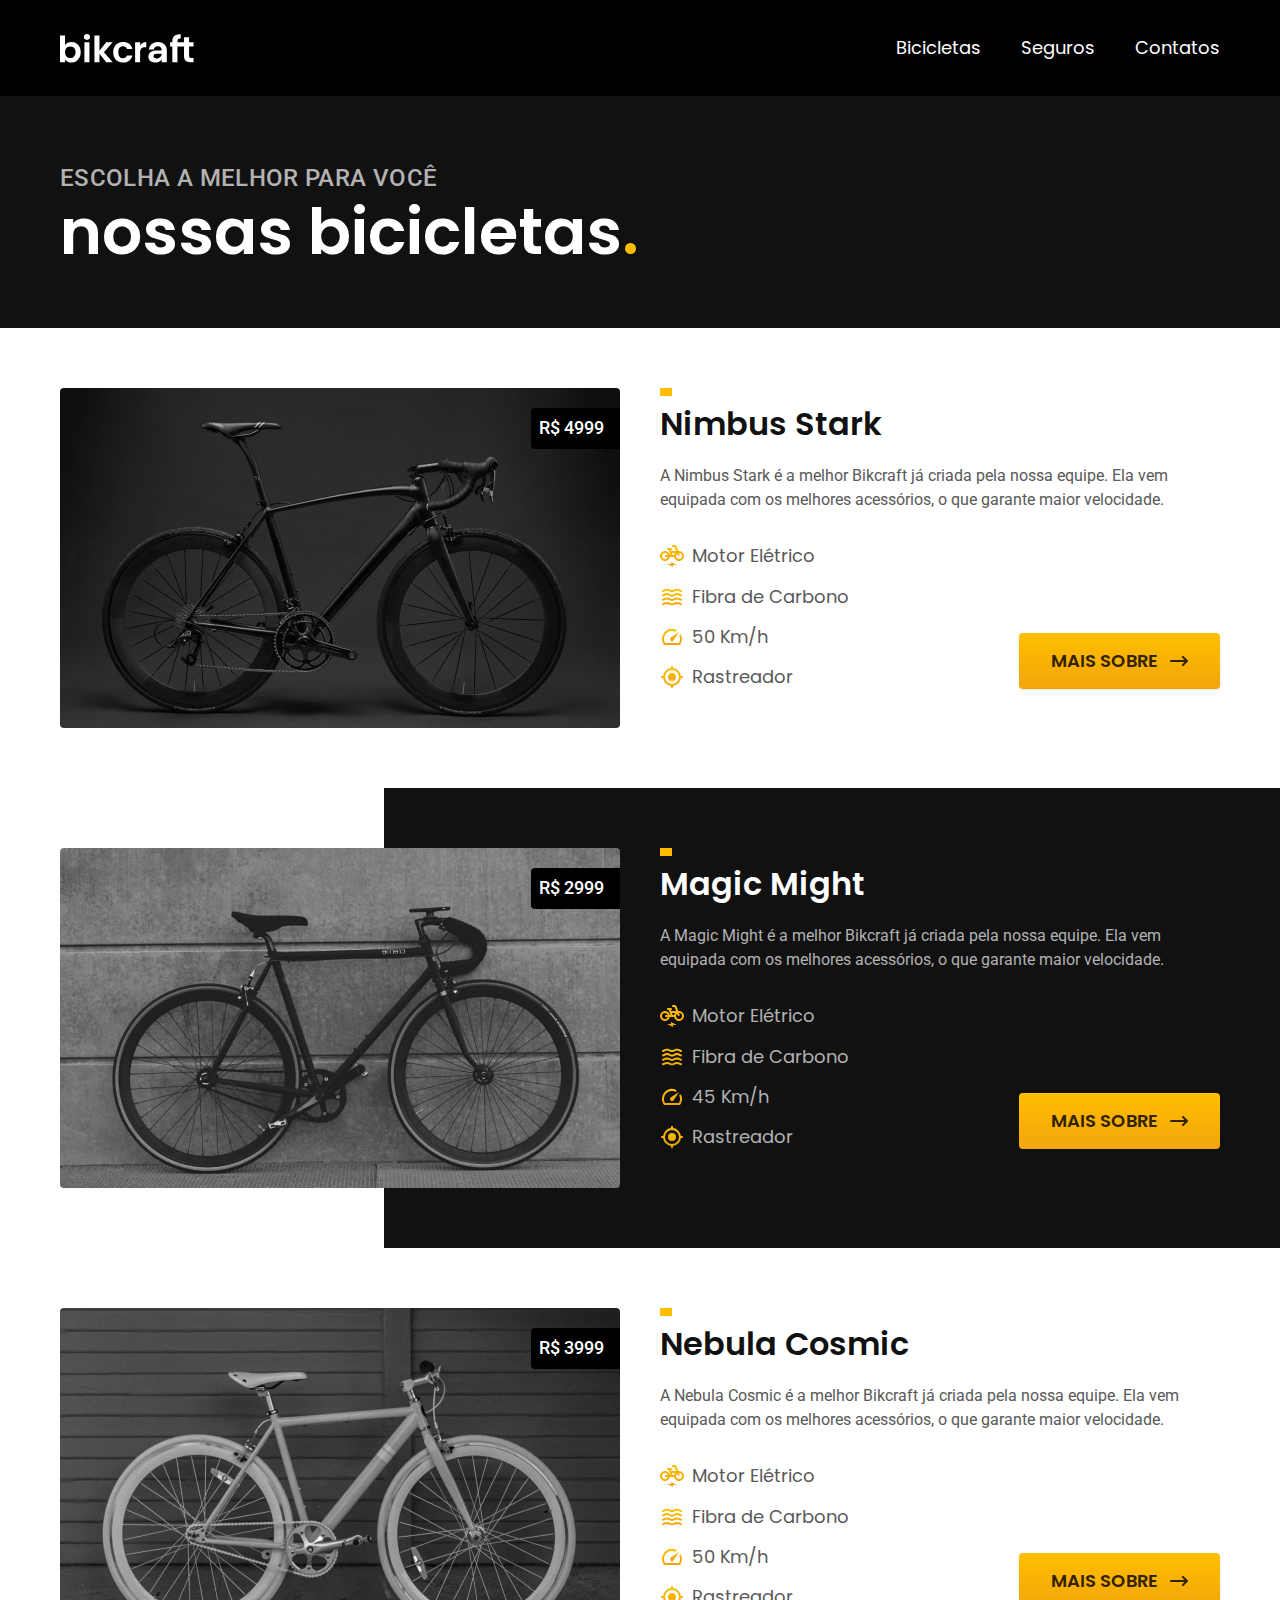
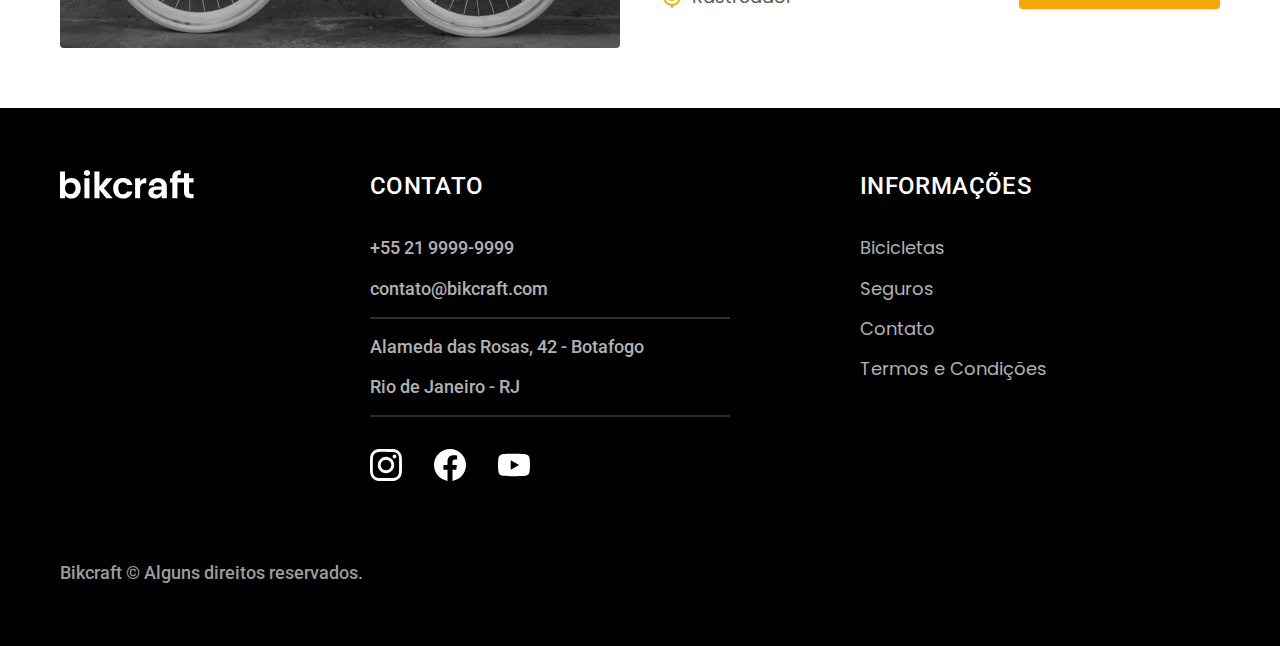
==== bikes.html @ b63526b8 "bikes page" ====
<!DOCTYPE html>
<html lang="en">

<head>
  <meta charset="UTF-8">
  <meta name="viewport" content="width=device-width, initial-scale=1.0">
  <title>Bicicletas | Bikcraft</title>
  <meta name="description" content="Termos e condições.">

  <link rel="stylesheet" href="./css/style.css">

  <link rel="preconnect" href="https://fonts.googleapis.com">
  <link rel="preconnect" href="https://fonts.gstatic.com" crossorigin>
  <link
    href="https://fonts.googleapis.com/css2?family=Merriweather:ital,wght@1,900&family=Poppins:wght@400;600&family=Roboto:wght@400;500&display=swap"
    rel="stylesheet">
</head>

<body id="bikes">
  <header class="header-bg">
    <div class="header container">
      <a href="./">
        <img src="./img/bikcraft.svg" alt="Bikcraft">
      </a>

      <nav aria-label="primary">
        <ul class="header-menu font-1-m color-0">
          <li><a href="./bikes.html">Bicicletas</a></li>
          <li><a href="./insurance.html">Seguros</a></li>
          <li><a href="./contacts.html">Contatos</a></li>
        </ul>
      </nav>
    </div>
  </header>

  <main>
    <div class="title-bg">
      <div class="title container">
        <p class="font-2-l-b color-5">Escolha a melhor para você</p>
        <h1 class="font-1-xxl color-0">nossas bicicletas<span class="color-p1">.</span></h1>
      </div>
    </div>

    <div class="bikes container">
      <div class="bikes-image">
        <img src="./img/bikes/nimbus.jpg" alt="Bicicleta elétrica preta">
        <span class="font-2-m color-0">R$ 4999</span>
      </div>
      <div class="bikes-content">
        <h2 class="font-1-xl">Nimbus Stark</h2>
        <p class="font-2-s color-8">A Nimbus Stark é a melhor Bikcraft já criada pela nossa equipe. Ela vem equipada com
          os melhores acessórios, o que garante maior velocidade.</p>
        <ul class="font-1-m color-8">
          <li><img src="./img/icons/electric.svg" alt="">
            Motor Elétrico
          </li>
          <li><img src="./img/icons/carbon.svg" alt="">
            Fibra de Carbono
          </li>
          <li><img src="./img/icons/speed.svg" alt="">
            50 Km/h
          </li>
          <li><img src="./img/icons/tracker.svg" alt="">
            Rastreador
          </li>
        </ul>
        <a class="button arrow" href="./bikes/nimbus.html">Mais Sobre</a>
      </div>
    </div>

    <div class="bikes-bg">
      <div class="bikes container">
        <div class="bikes-image">
          <img src="./img/bikes/magic.jpg" alt="Bicicleta elétrica preta">
          <span class="font-2-m color-0">R$ 2999</span>
        </div>
        <div class="bikes-content">
          <h2 class="font-1-xl color-0">Magic Might</h2>
          <p class="font-2-s color-5">A Magic Might é a melhor Bikcraft já criada pela nossa equipe. Ela vem equipada
            com os melhores acessórios, o que garante maior velocidade.</p>
          <ul class="font-1-m color-5">
            <li><img src="./img/icons/electric.svg" alt="">
              Motor Elétrico
            </li>
            <li><img src="./img/icons/carbon.svg" alt="">
              Fibra de Carbono
            </li>
            <li><img src="./img/icons/speed.svg" alt="">
              45 Km/h
            </li>
            <li><img src="./img/icons/tracker.svg" alt="">
              Rastreador
            </li>
          </ul>
          <a class="button arrow" href="./bikes/magic.html">Mais Sobre</a>
        </div>
      </div>
    </div>

    <div class="bikes container">
      <div class="bikes-image">
        <img src="./img/bikes/nebula.jpg" alt="Bicicleta elétrica branca">
        <span class="font-2-m color-0">R$ 3999</span>
      </div>
      <div class="bikes-content">
        <h2 class="font-1-xl">Nebula Cosmic</h2>
        <p class="font-2-s color-8">A Nebula Cosmic é a melhor Bikcraft já criada pela nossa equipe. Ela vem equipada
          com os melhores acessórios, o que garante maior velocidade.</p>
        <ul class="font-1-m color-8">
          <li><img src="./img/icons/electric.svg" alt="">
            Motor Elétrico
          </li>
          <li><img src="./img/icons/carbon.svg" alt="">
            Fibra de Carbono
          </li>
          <li><img src="./img/icons/speed.svg" alt="">
            50 Km/h
          </li>
          <li><img src="./img/icons/tracker.svg" alt="">
            Rastreador
          </li>
        </ul>
        <a class="button arrow" href="./bikes/nebula.html">Mais Sobre</a>
      </div>
    </div>
  </main>

  <footer class="footer-bg">
    <div class="footer container">
      <img src="./img/bikcraft.svg" alt="Bikcraft">
      <div class="footer-contact">
        <h3 class="font-2-l-b color-0">Contato</h3>
        <ul class="font-2-m color-5">
          <li><a href="tel:+5521999999999">+55 21 9999-9999</a></li>
          <li><a href="mailto:contato@bikcraft.com">contato@bikcraft.com</a></li>
          <li>Alameda das Rosas, 42 - Botafogo</li>
          <li>Rio de Janeiro - RJ</li>
        </ul>
        <div class="footer-networks">
          <a href="./">
            <img src="./img/networks/instagram.svg" alt="Instagram">
          </a>
          <a href="./">
            <img src="./img/networks/facebook.svg" alt="Facebook">
          </a>
          <a href="./">
            <img src="./img/networks/youtube.svg" alt="Youtube">
          </a>
        </div>
      </div>
      <div class="footer-information">
        <h3 class="font-2-l-b color-0">Informações</h3>
        <nav>
          <ul class="font-1-m color-5">
            <li><a href="./bikes.html">Bicicletas</a></li>
            <li><a href="./insurance.html">Seguros</a></li>
            <li><a href="./contact.html">Contato</a></li>
            <li><a href="./terms.html">Termos e Condições</a></li>
          </ul>
        </nav>
      </div>
      <p class="footer-copy font-2-m color-6">Bikcraft © Alguns direitos reservados.</p>
    </div>
  </footer>

</body>

</html>
---- css/style.css ----
@import "./global/global.css";
@import "./utilities/typography.css";
@import "./utilities/colors.css";

@import "./global/header.css";
@import "./global/footer.css";

/* Utilities */
@import "./utilities/components.css";

/* Home */
@import "./home/introduction.css";
@import "./home/technology.css";
@import "./home/partners.css";
@import "./home/testimony.css";

/* Bikes */
@import "./bikes/bike-list.css";
@import "./bikes/bikes.css";


/* Insurances */
@import "./insurances/insurances.css";

/* Terms */
@import "./terms/terms.css"
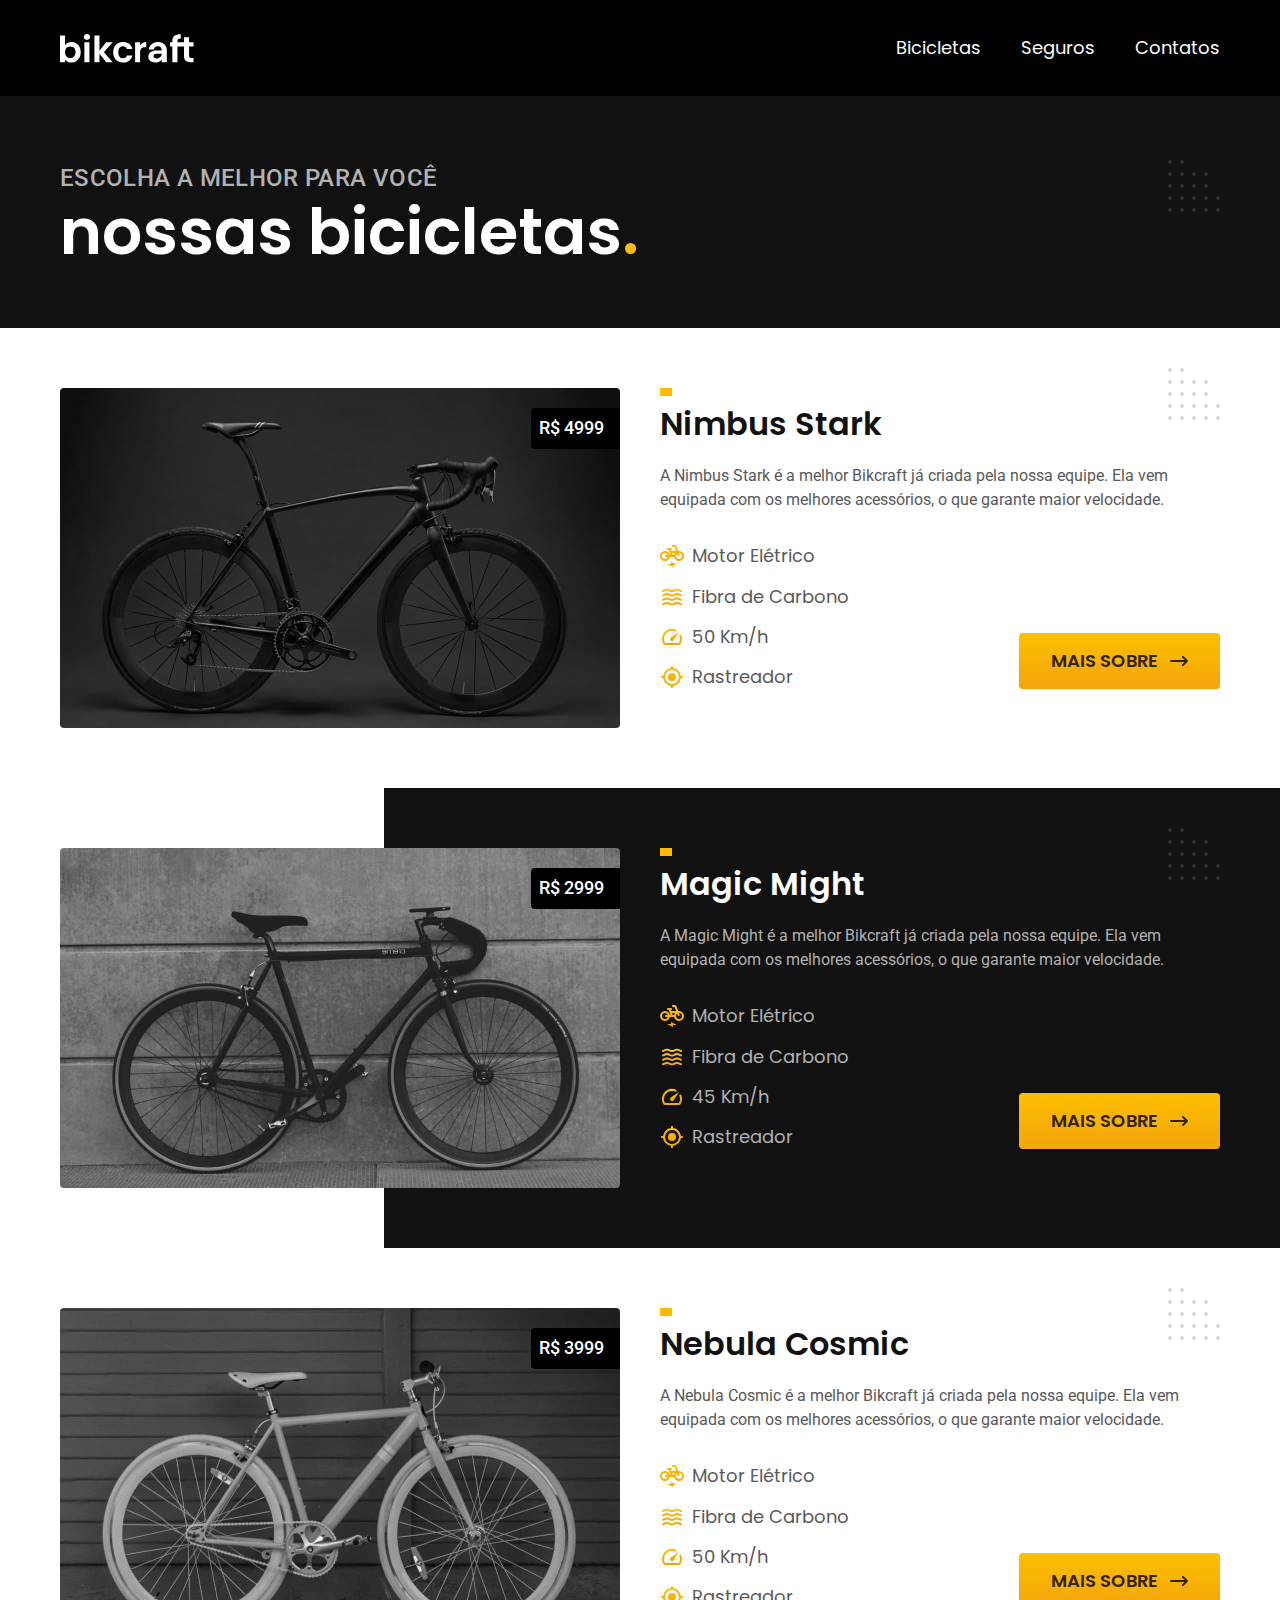
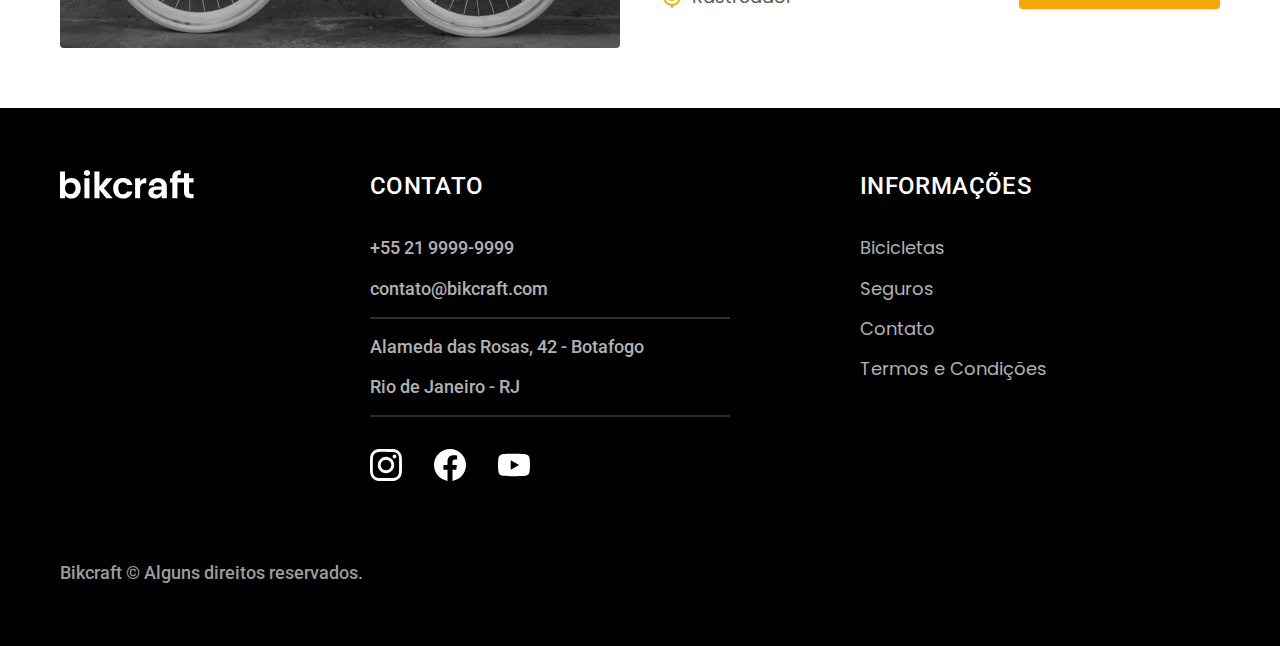
==== commit e77eded2: "optimizations" ====
--- a/bikes.html
+++ b/bikes.html
@@ -7,6 +7,7 @@
   <title>Bicicletas | Bikcraft</title>
   <meta name="description" content="Termos e condições.">
 
+  <link rel="preload" href="./css/style.css" as="style">
   <link rel="stylesheet" href="./css/style.css">
 
   <link rel="preconnect" href="https://fonts.googleapis.com">
@@ -27,7 +28,7 @@
         <ul class="header-menu font-1-m color-0">
           <li><a href="./bikes.html">Bicicletas</a></li>
           <li><a href="./insurance.html">Seguros</a></li>
-          <li><a href="./contacts.html">Contatos</a></li>
+          <li><a href="./contact.html">Contatos</a></li>
         </ul>
       </nav>
     </div>
--- a/css/style.css
+++ b/css/style.css
@@ -7,6 +7,7 @@
 
 /* Utilities */
 @import "./utilities/components.css";
+@import "./utilities/datasheet.css";
 
 /* Home */
 @import "./home/introduction.css";
@@ -18,11 +19,25 @@
 @import "./bikes/bike-list.css";
 @import "./bikes/bikes.css";
 
+/* Bike */
+@import "./bike/bike.css";
+@import "./bike/insurance.css";
+
 
 /* Insurances */
 @import "./insurances/insurances.css";
+@import "./insurances/advantages.css";
+@import "./insurances/questions.css";
+
+/* Contact */
+@import "./contact/contact.css";
+@import "./contact/store.css";
+
+/*  Buget */
+@import "./budget/budget.css";
 
 /* Terms */
-@import "./terms/terms.css"
+@import "./terms/terms.css";
 
 
+
--- a/css/style.css
+++ b/css/style.css
@@ -7,6 +7,7 @@
 
 /* Utilities */
 @import "./utilities/components.css";
+@import "./utilities/datasheet.css";
 
 /* Home */
 @import "./home/introduction.css";
@@ -18,11 +19,25 @@
 @import "./bikes/bike-list.css";
 @import "./bikes/bikes.css";
 
+/* Bike */
+@import "./bike/bike.css";
+@import "./bike/insurance.css";
+
 
 /* Insurances */
 @import "./insurances/insurances.css";
+@import "./insurances/advantages.css";
+@import "./insurances/questions.css";
+
+/* Contact */
+@import "./contact/contact.css";
+@import "./contact/store.css";
+
+/*  Buget */
+@import "./budget/budget.css";
 
 /* Terms */
-@import "./terms/terms.css"
+@import "./terms/terms.css";
 
 
+
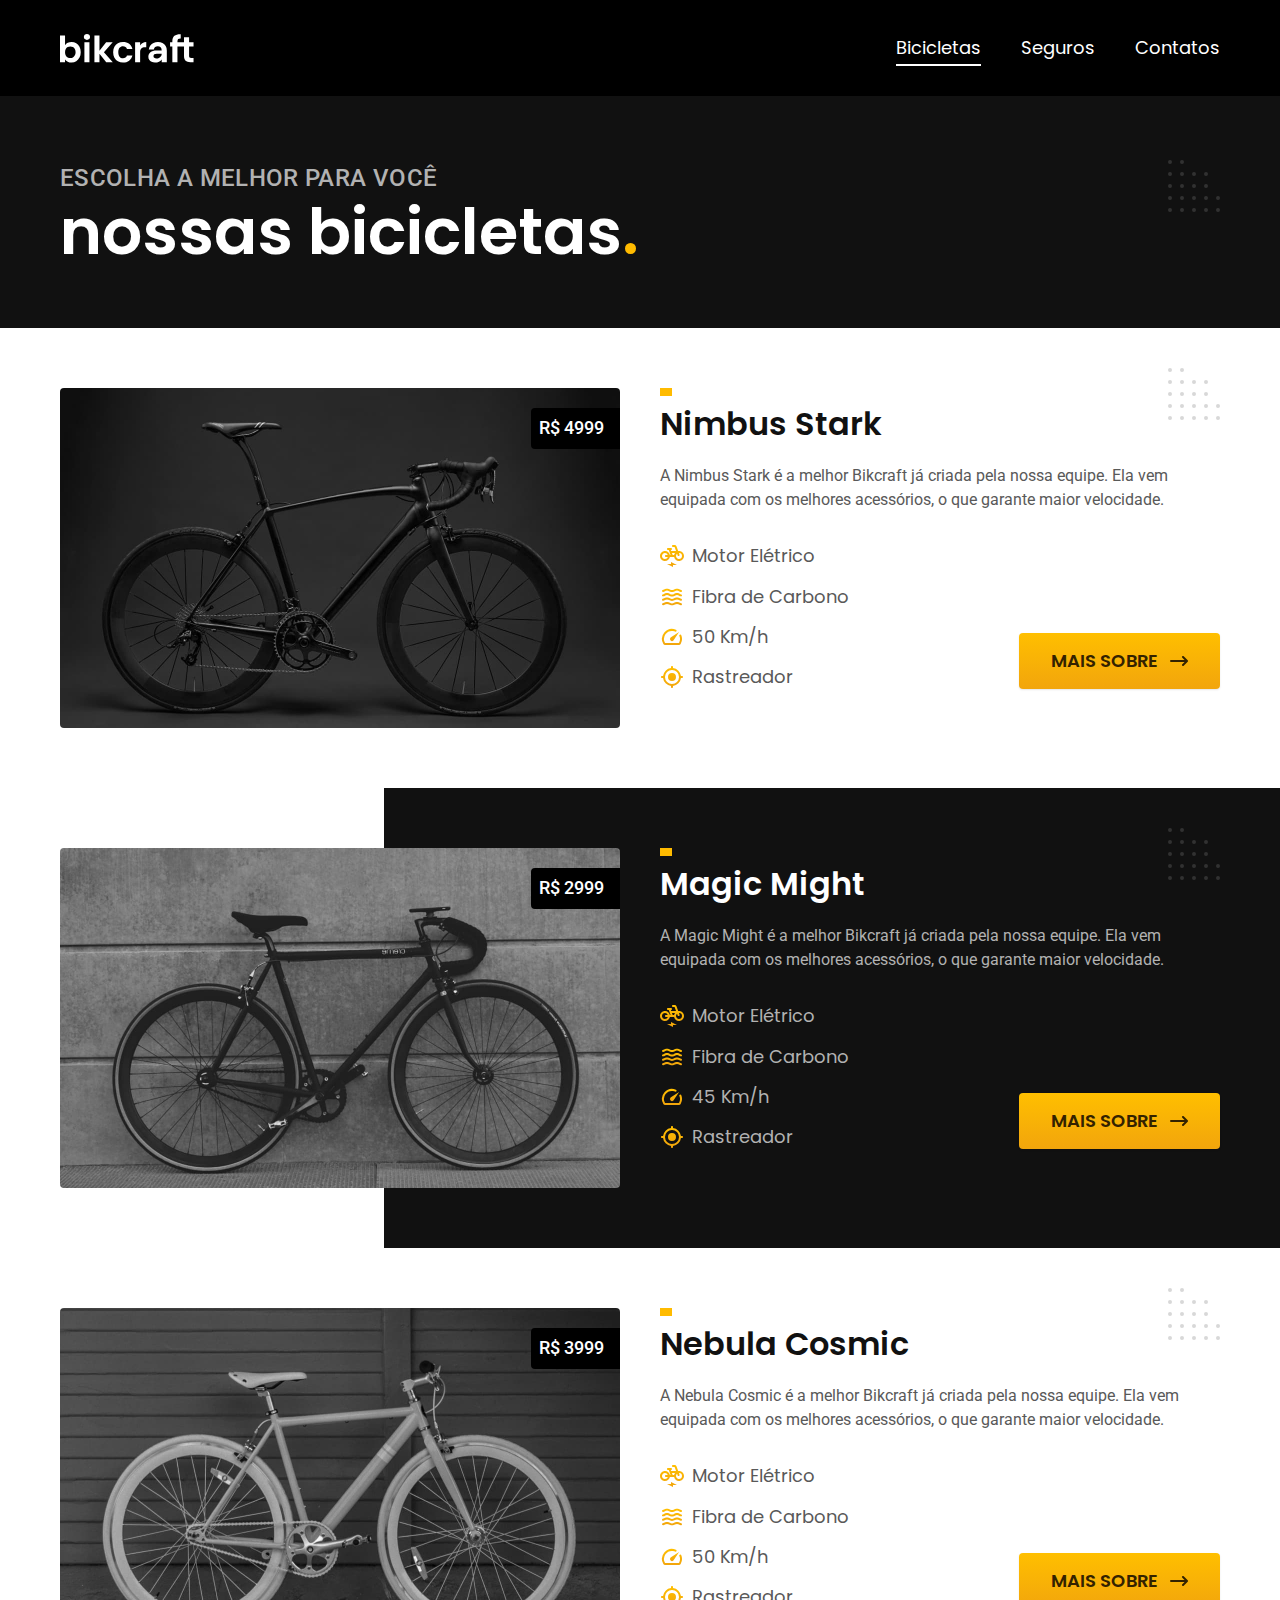
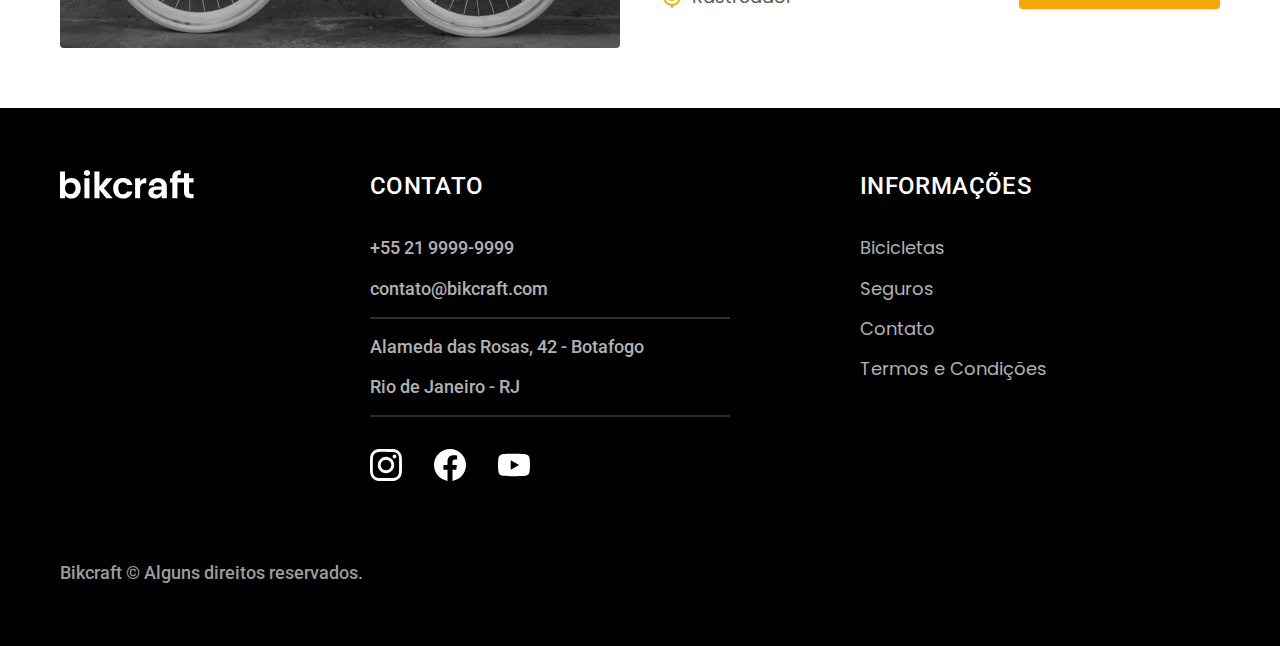
==== commit f7da3695: "js disable prevention" ====
--- a/bikes.html
+++ b/bikes.html
@@ -15,6 +15,7 @@
   <link
     href="https://fonts.googleapis.com/css2?family=Merriweather:ital,wght@1,900&family=Poppins:wght@400;600&family=Roboto:wght@400;500&display=swap"
     rel="stylesheet">
+  <script>document.documentElement.classList.add('js');</script>
 </head>
 
 <body id="bikes">
@@ -164,6 +165,7 @@
     </div>
   </footer>
 
+  <script src="./js/script.js"></script>
 </body>
 
 </html>--- a/css/style.css
+++ b/css/style.css
@@ -1,6 +1,7 @@
 @import "./global/global.css";
 @import "./utilities/typography.css";
 @import "./utilities/colors.css";
+@import "./utilities/animation.css";
 
 @import "./global/header.css";
 @import "./global/footer.css";
--- a/css/style.css
+++ b/css/style.css
@@ -1,6 +1,7 @@
 @import "./global/global.css";
 @import "./utilities/typography.css";
 @import "./utilities/colors.css";
+@import "./utilities/animation.css";
 
 @import "./global/header.css";
 @import "./global/footer.css";
